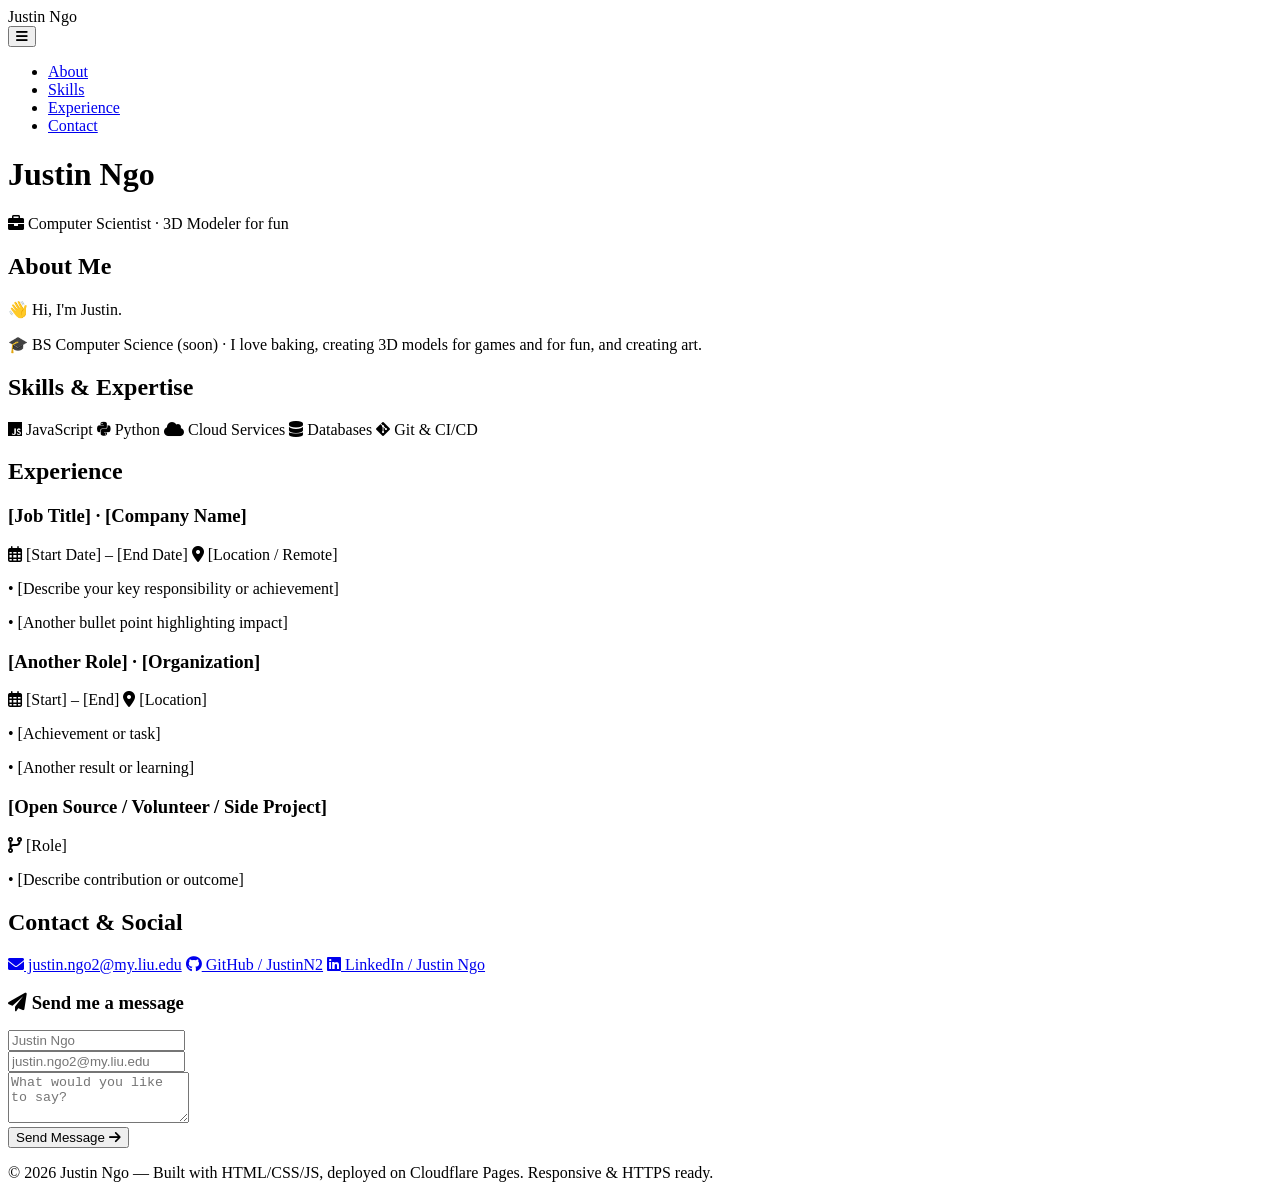
==== index.html @ 4fb8bbad "Rename Index.html to index.html" ====
<!DOCTYPE html>
<html lang="en">
<head>
  <meta charset="UTF-8">
  <meta name="viewport" content="width=device-width, initial-scale=1.0, viewport-fit=cover">
  <title>My Resume | Personal Portfolio</title>
  <!-- Google Fonts + modern reset -->
  <link href="https://fonts.googleapis.com/css2?family=Inter:opsz,wght@14..32,300;14..32,400;14..32,600;14..32,700&display=swap" rel="stylesheet">
  <!-- Font Awesome 6 -->
  <link rel="stylesheet" href="https://cdnjs.cloudflare.com/ajax/libs/font-awesome/6.0.0-beta3/css/all.min.css">
  <!-- Custom CSS -->
  <link rel="stylesheet" href="css/style.css">
</head>
<body>
  <nav class="navbar">
    <div class="nav-container">
      <div class="logo">Justin Ngo</div>
      <button class="menu-toggle" id="mobileMenuBtn" aria-label="Menu"><i class="fas fa-bars"></i></button>
      <ul class="nav-links" id="navLinks">
        <li><a href="#about">About</a></li>
        <li><a href="#skills">Skills</a></li>
        <li><a href="#experience">Experience</a></li>
        <li><a href="#contact">Contact</a></li>
      </ul>
    </div>
  </nav>

  <main class="container">
    <!-- = HERO SECTION = -->
  
    <div class="hero">
      <h1>Justin Ngo</h1>
      <div class="hero-tagline">
        <i class="fas fa-briefcase"></i> Computer Scientist · 3D Modeler for fun
      </div>
    </div>

    <!-- = ABOUT ME SECTION = -->
    <section id="about">
      <h2 class="section-title">About Me</h2>
      <div class="about-text">
        <p>👋 Hi, I'm Justin. </p>
        <p style="margin-top: 1rem;">🎓 BS Computer Science (soon) · I love baking, creating 3D models for games and for fun, and creating art.</p>
      </div>
    </section>

    <!-- = SKILLS SECTION = -->
    <section id="skills">
      <h2 class="section-title">Skills & Expertise</h2>
      <div class="skills-grid">
        <span class="skill-card"><i class="fab fa-js"></i> JavaScript</span>
        <span class="skill-card"><i class="fab fa-python"></i> Python</span>
        <span class="skill-card"><i class="fas fa-cloud"></i> Cloud Services</span>
        <span class="skill-card"><i class="fas fa-database"></i> Databases</span>
        <span class="skill-card"><i class="fab fa-git-alt"></i> Git & CI/CD</span>
      </div>
    </section>

    <!-- = EXPERIENCE SECTION = -->
    <section id="experience">
      <h2 class="section-title">Experience</h2>
      
      <!-- Experience Item 1 -->
      <div class="exp-item">
        <h3>[Job Title] · [Company Name]</h3>
        <div class="exp-meta">
          <span><i class="far fa-calendar-alt"></i> [Start Date] – [End Date]</span>
          <span><i class="fas fa-map-marker-alt"></i> [Location / Remote]</span>
        </div>
        <p>• [Describe your key responsibility or achievement]</p>
        <p>• [Another bullet point highlighting impact]</p>
      </div>
      
      <!-- Experience Item 2 -->
      <div class="exp-item">
        <h3>[Another Role] · [Organization]</h3>
        <div class="exp-meta">
          <span><i class="far fa-calendar-alt"></i> [Start] – [End]</span>
          <span><i class="fas fa-map-marker-alt"></i> [Location]</span>
        </div>
        <p>• [Achievement or task]</p>
        <p>• [Another result or learning]</p>
      </div>
      
      <!-- Experience Item 3 -->
      <div class="exp-item">
        <h3>[Open Source / Volunteer / Side Project]</h3>
        <div class="exp-meta">
          <span><i class="fas fa-code-branch"></i> [Role]</span>
        </div>
        <p>• [Describe contribution or outcome]</p>
      </div>
    </section>

    <!-- = CONTACT SECTION = -->

    <section id="contact">
      <h2 class="section-title">Contact & Social</h2>
      <div class="contact-links">
        <a href="mailto:justin.ngo2@my.liu.edu" class="contact-card"><i class="fas fa-envelope"></i> justin.ngo2@my.liu.edu</a>
        <a href="https://github.com/JustinN2" target="_blank" class="contact-card"><i class="fab fa-github"></i> GitHub / JustinN2</a>
        <a href="https://linkedin.com/in/justin-ngo-873624403/" target="_blank" class="contact-card"><i class="fab fa-linkedin"></i> LinkedIn / Justin Ngo</a>
      </div>

      <!-- OPTIONAL CONTACT FORM -->

      <div class="form-wrapper">
        <h3 style="font-weight: 600; margin-bottom: 1rem;"><i class="fas fa-paper-plane"></i> Send me a message</h3>
        <form id="contactForm" action="https://formspree.io/f/xpqkweay" method="POST">
          <div class="form-group">
            <input type="text" name="name" placeholder="Justin Ngo" required>
          </div>
          <div class="form-group">
            <input type="email" name="_replyto" placeholder="justin.ngo2@my.liu.edu" required>
          </div>
          <div class="form-group">
            <textarea rows="3" name="message" placeholder="What would you like to say?" required></textarea>
          </div>
          <button type="submit" class="btn">Send Message <i class="fas fa-arrow-right"></i></button>
          <div id="formFeedback" class="form-message"></div>
        </form>
      </div>
    </section>
    
    <footer>
    
      <p>© 2026 Justin Ngo — Built with HTML/CSS/JS, deployed on Cloudflare Pages. Responsive & HTTPS ready.</p>
    </footer>
  </main>

  <script>
    // = MOBILE MENU TOGGLE & SMOOTH SCROLL =
    (function() {
      const menuBtn = document.getElementById('mobileMenuBtn');
      const navLinks = document.getElementById('navLinks');
      
      if (menuBtn && navLinks) {
        menuBtn.addEventListener('click', () => {
          navLinks.classList.toggle('show');
          const icon = menuBtn.querySelector('i');
          if (navLinks.classList.contains('show')) {
            icon.classList.remove('fa-bars');
            icon.classList.add('fa-times');
          } else {
            icon.classList.remove('fa-times');
            icon.classList.add('fa-bars');
          }
        });
      }
      
      // Smooth scroll for all anchor links
      document.querySelectorAll('a[href^="#"]').forEach(anchor => {
        anchor.addEventListener('click', function(e) {
          const targetId = this.getAttribute('href');
          if (targetId === "#" || targetId === "") return;
          const targetElem = document.querySelector(targetId);
          if (targetElem) {
            e.preventDefault();
            targetElem.scrollIntoView({ behavior: 'smooth', block: 'start' });
            // close mobile menu if open
            if (navLinks && navLinks.classList.contains('show')) {
              navLinks.classList.remove('show');
              const icon = menuBtn?.querySelector('i');
              if (icon) {
                icon.classList.remove('fa-times');
                icon.classList.add('fa-bars');
              }
            }
          }
        });
      });
      
      const form = document.getElementById('contactForm');
      const feedbackDiv = document.getElementById('formFeedback');
      if (form && feedbackDiv) {
        form.addEventListener('submit', async (e) => {
          e.preventDefault();
          const formData = new FormData(form);
          feedbackDiv.innerHTML = '<i class="fas fa-spinner fa-pulse"></i> Sending...';
          feedbackDiv.style.color = '#2563eb';
          try {
            const response = await fetch(form.action, {
              method: 'POST',
              body: formData,
              headers: { 'Accept': 'application/json' }
            });
            if (response.ok) {
              feedbackDiv.innerHTML = '<i class="fas fa-check-circle"></i> Message sent! I\'ll get back to you soon.';
              feedbackDiv.style.color = '#10b981';
              form.reset();
              setTimeout(() => { feedbackDiv.innerHTML = ''; }, 5000);
            } else {
              const errorData = await response.json();
              feedbackDiv.innerHTML = `<i class="fas fa-exclamation-triangle"></i> ${errorData.error || 'Form error. Please try again.'}`;
              feedbackDiv.style.color = '#ef4444';
            }
          } catch (err) {
            feedbackDiv.innerHTML = '<i class="fas fa-exclamation-triangle"></i> Network error. Check your connection.';
            feedbackDiv.style.color = '#ef4444';
          }
        });
      }
    })();
  </script>
</body>
</html>
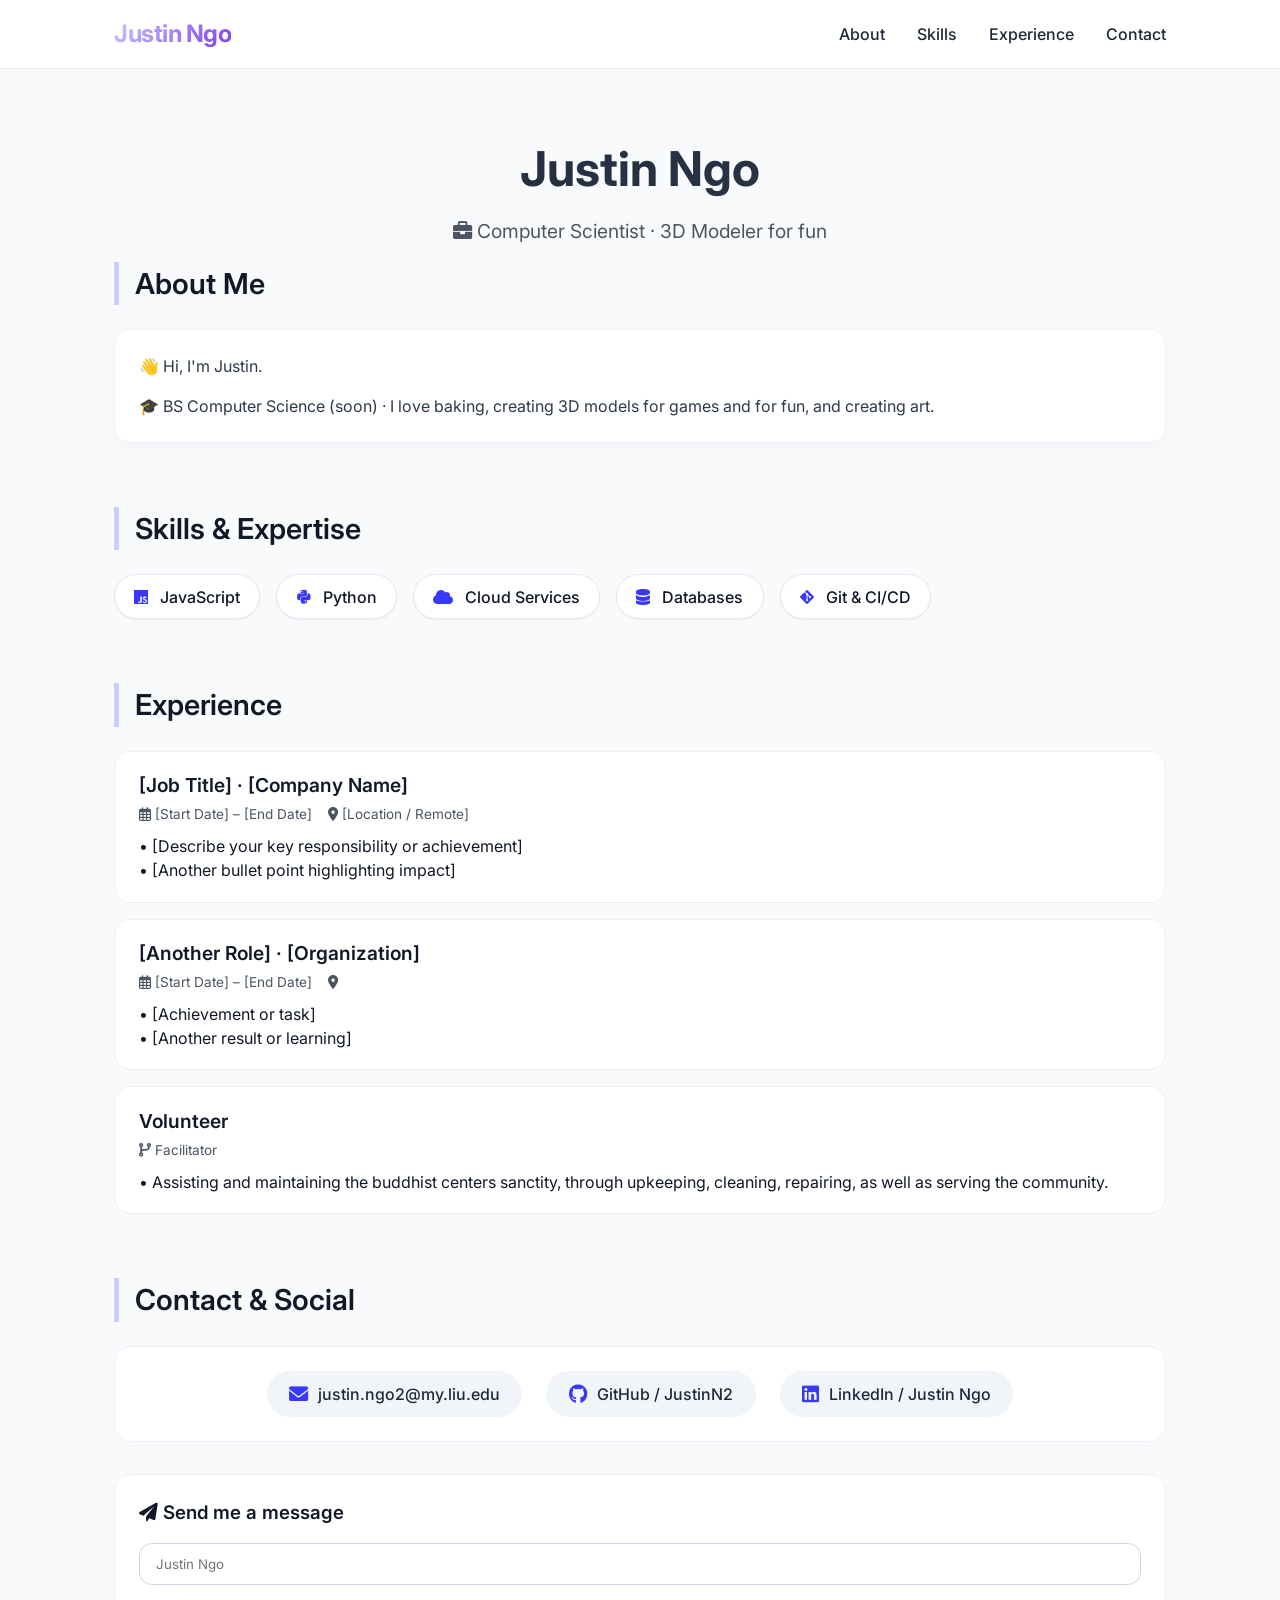
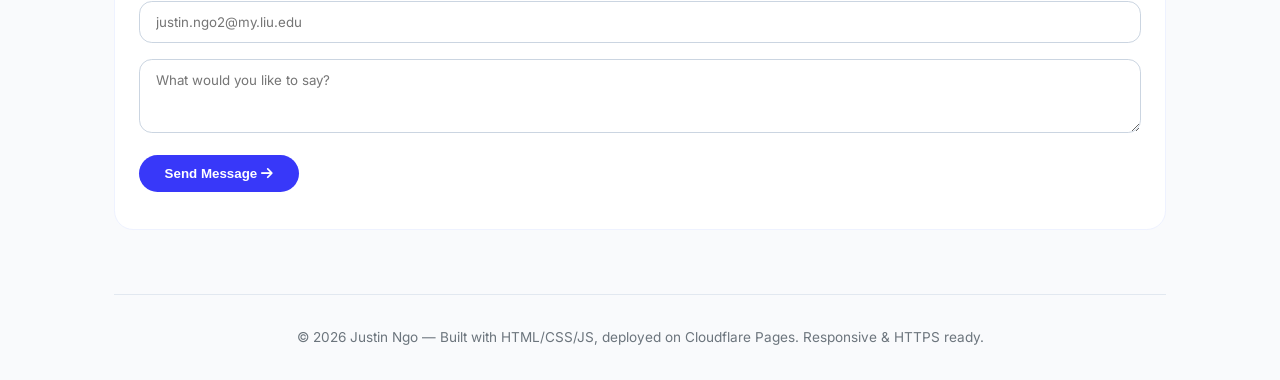
==== commit eb26a3f6: "Merge branch 'main' of https://github.com/JustinN2/Resume" ====
--- a/index.html
+++ b/index.html
@@ -9,7 +9,7 @@
   <!-- Font Awesome 6 -->
   <link rel="stylesheet" href="https://cdnjs.cloudflare.com/ajax/libs/font-awesome/6.0.0-beta3/css/all.min.css">
   <!-- Custom CSS -->
-  <link rel="stylesheet" href="css/style.css">
+  <link rel="stylesheet" href="style.css">
 </head>
 <body>
   <nav class="navbar">
@@ -75,8 +75,8 @@
       <div class="exp-item">
         <h3>[Another Role] · [Organization]</h3>
         <div class="exp-meta">
-          <span><i class="far fa-calendar-alt"></i> [Start] – [End]</span>
-          <span><i class="fas fa-map-marker-alt"></i> [Location]</span>
+          <span><i class="far fa-calendar-alt"></i> [Start Date] – [End Date]</span>
+          <span><i class="fas fa-map-marker-alt"></i> </span>
         </div>
         <p>• [Achievement or task]</p>
         <p>• [Another result or learning]</p>
@@ -84,11 +84,11 @@
       
       <!-- Experience Item 3 -->
       <div class="exp-item">
-        <h3>[Open Source / Volunteer / Side Project]</h3>
+        <h3>Volunteer</h3>
         <div class="exp-meta">
-          <span><i class="fas fa-code-branch"></i> [Role]</span>
+          <span><i class="fas fa-code-branch"></i> Facilitator</span>
         </div>
-        <p>• [Describe contribution or outcome]</p>
+        <p>• Assisting and maintaining the buddhist centers sanctity, through upkeeping, cleaning, repairing, as well as serving the community. </p>
       </div>
     </section>
 
--- a/style.css
+++ b/style.css
@@ -0,0 +1,310 @@
+* {
+  margin: 0;
+  padding: 0;
+  box-sizing: border-box;
+}
+
+body {
+  font-family: 'Inter', sans-serif;
+  background: #f9fafc;
+  color: #111827;
+  line-height: 1.5;
+  scroll-behavior: smooth;
+}
+
+.container {
+  max-width: 1100px;
+  margin: 0 auto;
+  padding: 2rem 1.5rem;
+}
+
+/* header / nav */
+.navbar {
+  background: white;
+  border-bottom: 1px solid #e5e7eb;
+  position: sticky;
+  top: 0;
+  z-index: 10;
+  backdrop-filter: blur(4px);
+  background: rgba(255,255,255,0.92);
+}
+
+.nav-container {
+  max-width: 1100px;
+  margin: 0 auto;
+  padding: 1rem 1.5rem;
+  display: flex;
+  justify-content: space-between;
+  align-items: center;
+  flex-wrap: wrap;
+}
+
+.logo {
+  font-weight: 700;
+  font-size: 1.5rem;
+  letter-spacing: -0.02em;
+  background: linear-gradient(135deg, #CCCCFF, #7c3aed);
+  background-clip: text;
+  -webkit-background-clip: text;
+  color: transparent;
+}
+
+.nav-links {
+  display: flex;
+  gap: 2rem;
+  list-style: none;
+}
+
+.nav-links a {
+  text-decoration: none;
+  font-weight: 500;
+  color: #1f2937;
+  transition: color 0.2s;
+}
+
+.nav-links a:hover {
+  color: #CCCCFF;
+}
+
+/* mobile menu toggle */
+.menu-toggle {
+  display: none;
+  font-size: 1.6rem;
+  background: none;
+  border: none;
+  cursor: pointer;
+  color: #1f2937;
+}
+
+section {
+  margin-bottom: 4rem;
+  scroll-margin-top: 80px;
+}
+
+.hero {
+  text-align: center;
+  padding: 2rem 0 1rem;
+}
+
+.hero h1 {
+  font-size: 3rem;
+  font-weight: 700;
+  background: linear-gradient(135deg, #1e293b, #2d3a4a);
+  background-clip: text;
+  -webkit-background-clip: text;
+  color: transparent;
+  margin-bottom: 0.75rem;
+}
+
+.hero-tagline {
+  font-size: 1.2rem;
+  color: #4b5563;
+  max-width: 650px;
+  margin: 0 auto;
+}
+
+.section-title {
+  font-size: 1.8rem;
+  font-weight: 600;
+  margin-bottom: 1.5rem;
+  border-left: 5px solid #CCCCFF;
+  padding-left: 1rem;
+}
+
+.about-text {
+  background: white;
+  padding: 1.5rem;
+  border-radius: 1rem;
+  box-shadow: 0 4px 12px rgba(0,0,0,0.03);
+  border: 1px solid #eef2ff;
+  font-size: 1rem;
+  color: #2d3a4a;
+}
+
+.skills-grid {
+  display: flex;
+  flex-wrap: wrap;
+  gap: 1rem;
+  margin-top: 0.5rem;
+}
+
+.skill-card {
+  background: white;
+  border-radius: 2rem;
+  padding: 0.6rem 1.2rem;
+  font-weight: 500;
+  box-shadow: 0 1px 2px rgba(0,0,0,0.05);
+  border: 1px solid #e2e8f0;
+  transition: transform 0.1s ease, border-color 0.2s;
+}
+
+.skill-card i {
+  margin-right: 8px;
+  color: #3838f9;
+}
+
+.skill-card:hover {
+  border-color: #CCCCFF;
+  transform: translateY(-2px);
+}
+
+.exp-item {
+  background: white;
+  border-radius: 1rem;
+  padding: 1.2rem 1.5rem;
+  margin-bottom: 1rem;
+  border: 1px solid #edf2f7;
+  transition: box-shadow 0.2s;
+}
+
+.exp-item h3 {
+  font-weight: 600;
+  font-size: 1.2rem;
+  margin-bottom: 0.3rem;
+}
+
+.exp-meta {
+  font-size: 0.85rem;
+  color: #4b5563;
+  margin-bottom: 0.6rem;
+  display: flex;
+  gap: 1rem;
+  flex-wrap: wrap;
+}
+
+.contact-links {
+  display: flex;
+  flex-wrap: wrap;
+  gap: 1.5rem;
+  margin-top: 1rem;
+  background: white;
+  padding: 1.5rem;
+  border-radius: 1rem;
+  border: 1px solid #eef2ff;
+  justify-content: center;
+}
+
+.contact-card {
+  display: inline-flex;
+  align-items: center;
+  gap: 0.6rem;
+  background: #f1f5f9;
+  padding: 0.7rem 1.4rem;
+  border-radius: 2rem;
+  text-decoration: none;
+  color: #1e293b;
+  font-weight: 500;
+  transition: all 0.2s;
+}
+
+.contact-card i {
+  font-size: 1.2rem;
+  color: #3838f9;
+}
+
+.contact-card:hover {
+  background: #CCCCFF;
+  color: white;
+  transform: translateY(-2px);
+}
+
+.contact-card:hover i {
+  color: white;
+}
+
+.form-wrapper {
+  margin-top: 2rem;
+  background: white;
+  border-radius: 1.2rem;
+  padding: 1.5rem;
+  border: 1px solid #eef2ff;
+}
+
+.form-group {
+  margin-bottom: 1rem;
+}
+
+input, textarea {
+  width: 100%;
+  padding: 0.75rem 1rem;
+  border-radius: 0.8rem;
+  border: 1px solid #cbd5e1;
+  font-family: inherit;
+  transition: 0.2s;
+}
+
+input:focus, textarea:focus {
+  outline: none;
+  border-color: #CCCCFF;
+  box-shadow: 0 0 0 3px rgba(37,99,235,0.1);
+}
+
+.btn {
+  background: #3838f9;
+  color: white;
+  border: none;
+  padding: 0.7rem 1.6rem;
+  border-radius: 2rem;
+  font-weight: 600;
+  cursor: pointer;
+  transition: background 0.2s;
+}
+
+.btn:hover {
+  background: #1d4ed8;
+}
+
+.form-message {
+  margin-top: 0.8rem;
+  font-size: 0.85rem;
+}
+
+footer {
+  text-align: center;
+  border-top: 1px solid #e2e8f0;
+  padding-top: 2rem;
+  margin-top: 2rem;
+  color: #6c757d;
+  font-size: 0.85rem;
+}
+
+/* empty state helper */
+.empty-placeholder {
+  color: #9ca3af;
+  font-style: italic;
+  padding: 1rem;
+  text-align: center;
+  border: 1px dashed #d1d5db;
+  border-radius: 1rem;
+  background: #fefce8;
+}
+
+@media (max-width: 700px) {
+  .nav-container {
+    flex-direction: row;
+  }
+  .menu-toggle {
+    display: block;
+  }
+  .nav-links {
+    display: none;
+    width: 100%;
+    flex-direction: column;
+    gap: 1rem;
+    padding: 1rem 0;
+    margin-top: 0.5rem;
+  }
+  .nav-links.show {
+    display: flex;
+  }
+  .hero h1 {
+    font-size: 2.2rem;
+  }
+  .section-title {
+    font-size: 1.5rem;
+  }
+  .contact-links {
+    flex-direction: column;
+    align-items: center;
+  }
+}
